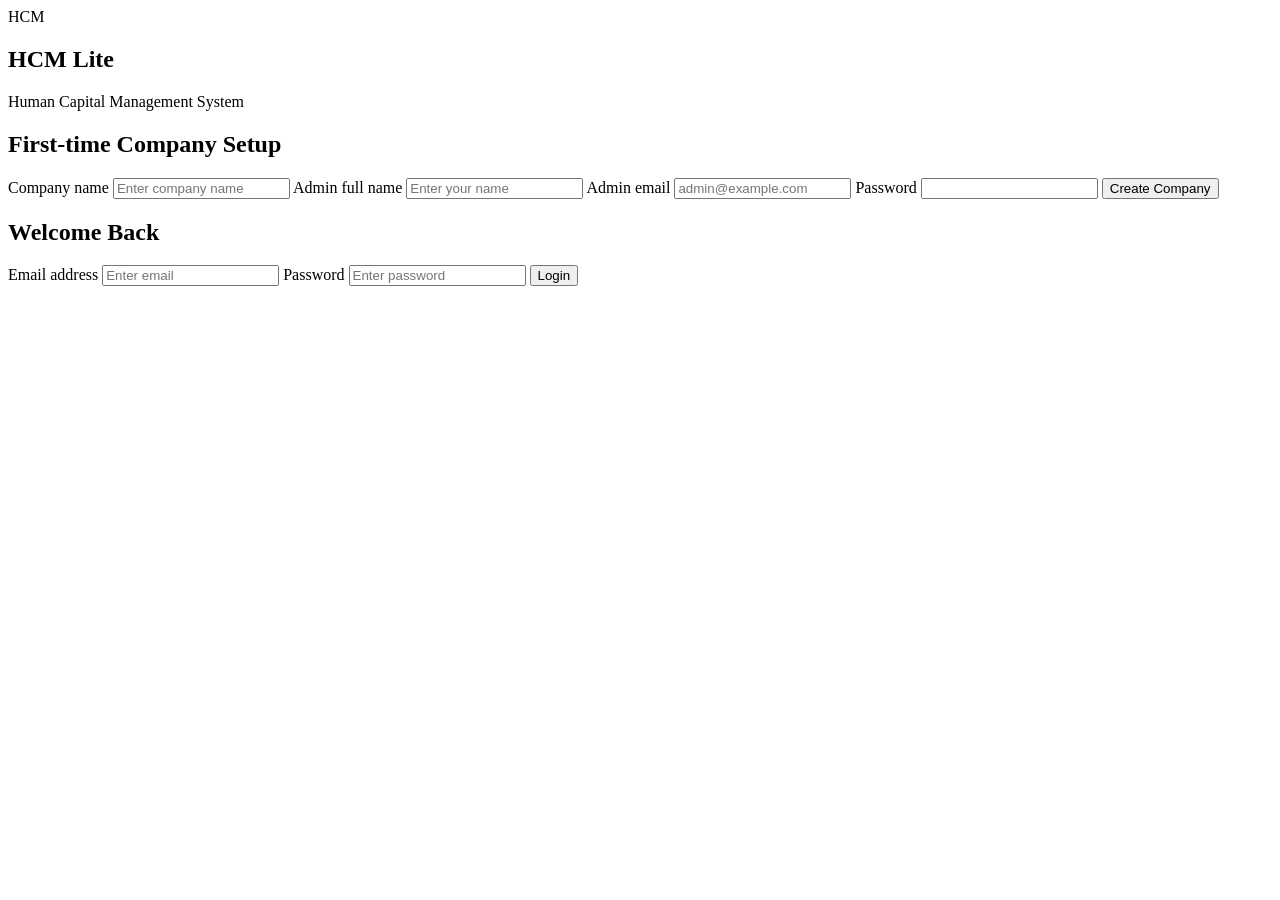
==== admin.html @ 9d6d2b4f "Add files via upload" ====
<!DOCTYPE html>
<html lang="en">
<head>
  <meta charset="UTF-8">
  <meta name="viewport" content="width=device-width, initial-scale=1.0">
  <title>Admin Dashboard | HCM Lite</title>
  <script>try{var s=JSON.parse(localStorage.getItem("hcm_session"));if(!s||s.role!=="admin")location.replace("index.html")}catch(e){location.replace("index.html")}</script>
  <link rel="stylesheet" href="css/style.css">
  <script src="js/storage.js" defer></script>
  <script src="js/nav.js" defer></script>
  <script src="js/dashboard.js" defer></script>
  <script src="js/password.js" defer></script>
</head>
<body>
<div id="nav"></div>
<main class="container">

  <h1 id="companyTitle">Admin Dashboard</h1>
  <p class="subtitle">Manage employees and attendance.</p>

  <section class="grid">
    <div class="stat"><span>Total employees</span><strong id="employeeCount">0</strong></div>
    <div class="stat s-in"><span>Checked in today</span><strong id="presentCount">0</strong></div>
    <div class="stat s-late"><span>Late today</span><strong id="lateCount">0</strong></div>
    <div class="stat s-leave"><span>On leave today</span><strong id="leaveCount">0</strong></div>
  </section>

  <section class="card">
    <h2 id="formTitle">Add Employee</h2>
    <form id="employeeForm">
      <div class="form-grid">
        <div><label for="empName">Full name</label>
          <input id="empName" required></div>
        <div><label for="empEmail">Email</label>
          <input id="empEmail" type="email" required></div>
        <div><label for="empPassword">Initial password</label>
          <input id="empPassword" type="password" minlength="6" required></div>
        <div><label for="empDepartment">Department</label>
          <input id="empDepartment" required></div>
        <div><label for="empSalary">Monthly salary (PKR)</label>
          <input id="empSalary" type="number" min="1" required></div>
        <div><label for="empPayMethod">Salary payment method</label>
          <select id="empPayMethod">
            <option value="bank">Bank account transfer</option>
            <option value="cheque">Cheque collection from company</option>
          </select></div>
      </div>
      <div id="bankFields" class="form-grid">
        <div><label for="empBank">Bank name</label>
          <input id="empBank" placeholder="e.g. HBL"></div>
        <div><label for="empAccount">Account number / IBAN</label>
          <input id="empAccount"></div>
      </div>
      <div class="row-actions">
        <button type="submit" id="empSubmit">Add Employee</button>
        <button type="button" id="cancelEdit" class="btn-ghost" hidden>Cancel edit</button>
      </div>
    </form>
    <p id="adminMessage" role="status"></p>
  </section>

  <section class="card">
    <h2>Employee Directory</h2>
    <label for="employeeSearch">Search employees</label>
    <input id="employeeSearch" placeholder="Search by name, email or department">
    <div id="employeeList"></div>
  </section>

  <section class="card">
    <h2>Smart Helper</h2>
    <form id="helperForm">
      <label for="helperQuestion">Ask a question</label>
      <input id="helperQuestion" required placeholder="How many employees do we have?">
      <button type="submit">Ask Helper</button>
    </form>
    <p id="helperAnswer" role="status"></p>
  </section>

  <section class="card">
    <h2>Change Password</h2>
    <form id="passwordForm" class="form-grid">
      <div><label for="curPass">Current password</label>
        <input id="curPass" type="password" required></div>
      <div><label for="newPass">New password</label>
        <input id="newPass" type="password" minlength="6" required></div>
      <div><label for="newPass2">Confirm new password</label>
        <input id="newPass2" type="password" minlength="6" required></div>
      <div style="grid-column:1/-1"><button type="submit">Update Password</button></div>
    </form>
    <p id="passwordMessage" role="status"></p>
  </section>
</main>
</body>
</html>
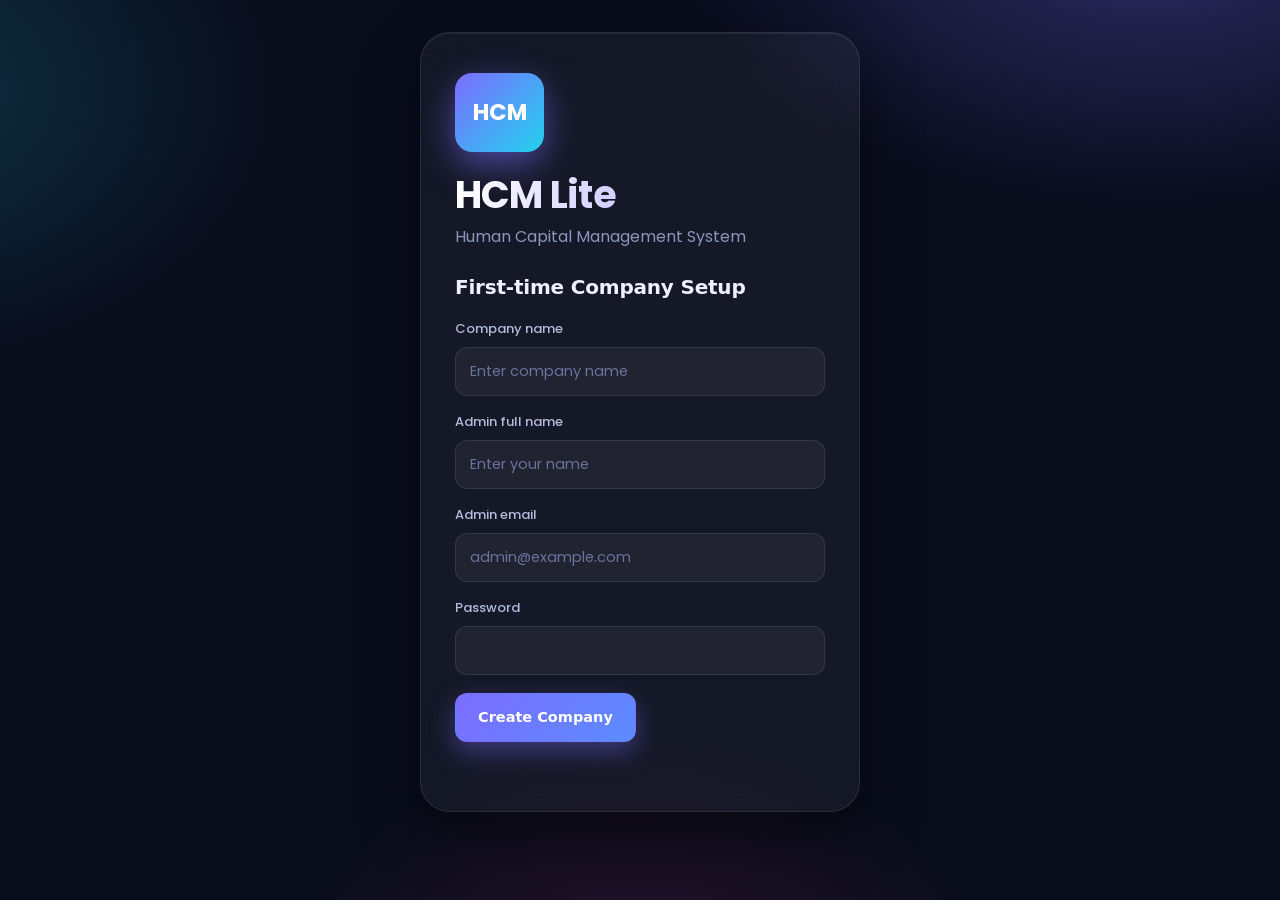
==== commit e70c614f: "Refactor paths for styles and scripts in admin.html Updated stylesheet and script paths in admin.htm" ====
--- a/admin.html
+++ b/admin.html
@@ -5,11 +5,11 @@
   <meta name="viewport" content="width=device-width, initial-scale=1.0">
   <title>Admin Dashboard | HCM Lite</title>
   <script>try{var s=JSON.parse(localStorage.getItem("hcm_session"));if(!s||s.role!=="admin")location.replace("index.html")}catch(e){location.replace("index.html")}</script>
-  <link rel="stylesheet" href="css/style.css">
-  <script src="js/storage.js" defer></script>
-  <script src="js/nav.js" defer></script>
-  <script src="js/dashboard.js" defer></script>
-  <script src="js/password.js" defer></script>
+  <link rel="stylesheet" href="style.css">
+  <script src="storage.js" defer></script>
+  <script src="nav.js" defer></script>
+  <script src="dashboard.js" defer></script>
+  <script src="password.js" defer></script>
 </head>
 <body>
 <div id="nav"></div>
--- a/style.css
+++ b/style.css
@@ -0,0 +1,775 @@
+/* HCM Lite — Midnight glass UI (Poppins) · all class names unchanged */
+@import url("https://fonts.googleapis.com/css2?family=Poppins:wght@400;500;600;700&display=swap");
+
+:root {
+  --bg: #090c1b;
+  --card: rgba(255, 255, 255, 0.05);
+  --card-solid: #131834;
+  --text: #eef0ff;
+  --muted: #8d95bd;
+  --line: rgba(255, 255, 255, 0.09);
+  --ink: #eef0ff;
+  --ink-hover: #ffffff;
+  --accent: #7c6cff;
+  --accent-2: #22d3ee;
+  --accent-soft: rgba(124, 108, 255, 0.16);
+  --in: rgba(52, 211, 153, 0.16);
+  --in-t: #6ee7b7;
+  --in-h: rgba(52, 211, 153, 0.28);
+  --out: rgba(251, 113, 133, 0.16);
+  --out-t: #fda4af;
+  --out-h: rgba(251, 113, 133, 0.28);
+  --leave: rgba(251, 191, 36, 0.16);
+  --leave-t: #fcd34d;
+  --leave-h: rgba(251, 191, 36, 0.28);
+  --late: rgba(250, 204, 21, 0.16);
+  --late-t: #fde047;
+  --radius: 22px;
+  --shadow-sm: 0 1px 0 rgba(255, 255, 255, 0.04) inset, 0 8px 24px rgba(0, 0, 0, 0.25);
+  --shadow-md: 0 1px 0 rgba(255, 255, 255, 0.06) inset, 0 24px 60px rgba(0, 0, 0, 0.45);
+}
+* {
+  margin: 0;
+  padding: 0;
+  box-sizing: border-box;
+}
+[hidden],
+.hidden {
+  display: none !important;
+}
+
+body {
+  font-family: "Poppins", system-ui, "Segoe UI", Arial, sans-serif;
+  background:
+    radial-gradient(800px 500px at 90% -10%, rgba(124, 108, 255, 0.35), transparent 60%),
+    radial-gradient(700px 480px at -10% 10%, rgba(34, 211, 238, 0.2), transparent 60%),
+    radial-gradient(600px 400px at 50% 110%, rgba(236, 72, 153, 0.14), transparent 60%),
+    var(--bg);
+  background-attachment: fixed;
+  color: var(--text);
+  line-height: 1.6;
+  min-height: 100vh;
+  color-scheme: dark;
+  -webkit-font-smoothing: antialiased;
+}
+input,
+select,
+textarea,
+button,
+table {
+  font-family: inherit;
+}
+.container {
+  width: 100%;
+  max-width: 1100px;
+  margin: 0 auto;
+  padding: 28px 18px 64px;
+}
+.container.center {
+  min-height: 100vh;
+  display: flex;
+  align-items: center;
+  justify-content: center;
+}
+
+h1 {
+  font-size: clamp(26px, 4.4vw, 38px);
+  font-weight: 700;
+  letter-spacing: -0.02em;
+  line-height: 1.2;
+  margin-bottom: 6px;
+  background: linear-gradient(90deg, #ffffff, #c4bcff 60%, #7be8fb);
+  -webkit-background-clip: text;
+  background-clip: text;
+  -webkit-text-fill-color: transparent;
+}
+h2 {
+  font-size: 20px;
+  font-weight: 600;
+  letter-spacing: -0.01em;
+  margin-bottom: 16px;
+}
+h3 {
+  font-size: 17px;
+  font-weight: 600;
+  margin-bottom: 6px;
+}
+.subtitle {
+  color: var(--muted);
+  margin-bottom: 22px;
+}
+
+.card,
+.auth-card {
+  background: var(--card);
+  backdrop-filter: blur(18px);
+  -webkit-backdrop-filter: blur(18px);
+  border: 1px solid var(--line);
+  border-radius: var(--radius);
+  padding: 26px;
+  width: 100%;
+  margin-bottom: 20px;
+  box-shadow: var(--shadow-sm);
+}
+.auth-card {
+  max-width: 440px;
+  padding: 40px 34px;
+  border-radius: 30px;
+  box-shadow: var(--shadow-md);
+}
+.logo {
+  width: 89px;
+  height: 79px;
+  background: linear-gradient(135deg, var(--accent), var(--accent-2));
+  color: #fff;
+  border-radius: 17px;
+  display: grid;
+  place-items: center;
+  font-weight: 700;
+  font-size: 23px;
+  margin-bottom: 20px;
+  box-shadow: 0 12px 34px rgba(124, 108, 255, 0.55);
+}
+
+/* Navigation */
+.nav {
+  background: rgba(9, 12, 27, 0.7);
+  backdrop-filter: blur(18px);
+  -webkit-backdrop-filter: blur(18px);
+  color: #fff;
+  position: sticky;
+  top: 0;
+  z-index: 20;
+  border-bottom: 1px solid var(--line);
+}
+.nav-inner {
+  max-width: 1100px;
+  margin: 0 auto;
+  padding: 12px 18px;
+  display: flex;
+  align-items: center;
+  gap: 14px;
+  flex-wrap: wrap;
+}
+.nav-brand {
+  font-weight: 700;
+  font-size: 18px;
+  letter-spacing: -0.01em;
+  flex: 1;
+}
+.nav-links {
+  display: flex;
+  gap: 4px;
+  align-items: center;
+  flex-wrap: wrap;
+}
+.nav a {
+  color: var(--muted);
+  text-decoration: none;
+  padding: 8px 15px;
+  border-radius: 999px;
+  font-size: 14px;
+  font-weight: 500;
+  transition: background 0.2s, color 0.2s;
+}
+.nav a:hover {
+  background: rgba(255, 255, 255, 0.07);
+  color: #fff;
+}
+.nav a.active {
+  background: linear-gradient(135deg, var(--accent), #5b8cff);
+  color: #fff;
+  box-shadow: 0 8px 22px rgba(124, 108, 255, 0.5);
+}
+.nav button {
+  margin: 0 0 0 6px;
+  padding: 8px 16px;
+  background: rgba(255, 255, 255, 0.08);
+  border: 1px solid var(--line);
+  color: #fff;
+  font-size: 14px;
+  border-radius: 999px;
+  box-shadow: none;
+}
+.nav button:hover {
+  background: rgba(255, 255, 255, 0.16);
+  box-shadow: none;
+}
+#navToggle {
+  display: none;
+  background: transparent;
+  color: #fff;
+  border: 1px solid rgba(255, 255, 255, 0.25);
+}
+
+/* Forms */
+label {
+  display: block;
+  font-size: 13px;
+  font-weight: 500;
+  color: #b5bbdc;
+  margin: 16px 0 7px;
+}
+input,
+select,
+textarea {
+  width: 100%;
+  padding: 12px 14px;
+  border: 1.5px solid var(--line);
+  border-radius: 12px;
+  font: inherit;
+  font-size: 14.5px;
+  background: rgba(255, 255, 255, 0.05);
+  color: var(--text);
+  outline: none;
+  transition: border-color 0.2s, box-shadow 0.2s, background 0.2s;
+}
+select option {
+  background: var(--card-solid);
+  color: var(--text);
+}
+input::placeholder,
+textarea::placeholder {
+  color: #6b739c;
+}
+input:focus,
+select:focus,
+textarea:focus {
+  border-color: var(--accent);
+  background: rgba(124, 108, 255, 0.08);
+  box-shadow: 0 0 0 4px rgba(124, 108, 255, 0.2);
+}
+textarea {
+  min-height: 96px;
+  resize: vertical;
+}
+input[type="checkbox"] {
+  width: auto;
+  margin-right: 6px;
+  accent-color: var(--accent);
+}
+.form-grid {
+  display: grid;
+  gap: 0 18px;
+  grid-template-columns: repeat(auto-fit, minmax(220px, 1fr));
+}
+.checks {
+  display: flex;
+  flex-wrap: wrap;
+  gap: 8px 18px;
+  margin-top: 4px;
+}
+.checks label {
+  font-weight: 500;
+  color: var(--text);
+  margin: 0;
+}
+
+/* Buttons */
+button {
+  margin-top: 18px;
+  padding: 12px 22px;
+  border: 1px solid transparent;
+  border-radius: 12px;
+  background: linear-gradient(135deg, var(--accent), #5b8cff);
+  color: #fff;
+  font: inherit;
+  font-size: 14.5px;
+  font-weight: 600;
+  cursor: pointer;
+  box-shadow: 0 10px 26px rgba(124, 108, 255, 0.4);
+  transition: transform 0.15s, box-shadow 0.15s, filter 0.2s, background 0.2s;
+}
+button:hover {
+  filter: brightness(1.1);
+  box-shadow: 0 12px 32px rgba(124, 108, 255, 0.55);
+}
+button:active {
+  transform: translateY(1px) scale(0.99);
+}
+button:focus-visible,
+.nav a:focus-visible {
+  outline: 3px solid rgba(34, 211, 238, 0.6);
+  outline-offset: 2px;
+}
+button:disabled {
+  opacity: 0.4;
+  cursor: not-allowed;
+  box-shadow: none;
+  transform: none;
+  filter: none;
+}
+.btn-ghost {
+  background: rgba(255, 255, 255, 0.06);
+  color: var(--ink);
+  border-color: var(--line);
+  box-shadow: none;
+}
+.btn-ghost:hover {
+  background: rgba(255, 255, 255, 0.12);
+  box-shadow: none;
+  filter: none;
+}
+.btn-in,
+#checkInBtn {
+  background: var(--in);
+  color: var(--in-t);
+  border-color: rgba(52, 211, 153, 0.35);
+  box-shadow: 0 10px 28px rgba(52, 211, 153, 0.14);
+}
+.btn-in:hover:not(:disabled),
+#checkInBtn:hover:not(:disabled) {
+  background: var(--in-h);
+  box-shadow: 0 12px 34px rgba(52, 211, 153, 0.3);
+  filter: none;
+}
+.btn-out,
+#checkOutBtn {
+  background: var(--out);
+  color: var(--out-t);
+  border-color: rgba(251, 113, 133, 0.35);
+  box-shadow: 0 10px 28px rgba(251, 113, 133, 0.14);
+}
+.btn-out:hover:not(:disabled),
+#checkOutBtn:hover:not(:disabled) {
+  background: var(--out-h);
+  box-shadow: 0 12px 34px rgba(251, 113, 133, 0.3);
+  filter: none;
+}
+.btn-leave,
+#leaveForm button {
+  background: var(--leave);
+  color: var(--leave-t);
+  border-color: rgba(251, 191, 36, 0.35);
+  box-shadow: 0 10px 28px rgba(251, 191, 36, 0.12);
+}
+.btn-leave:hover,
+#leaveForm button:hover {
+  background: var(--leave-h);
+  box-shadow: 0 12px 34px rgba(251, 191, 36, 0.28);
+  filter: none;
+}
+.attendance-actions {
+  display: flex;
+  gap: 14px;
+}
+.attendance-actions button {
+  flex: 1;
+  padding: 22px;
+  font-size: 18px;
+  border-radius: 20px;
+}
+.row-actions {
+  display: flex;
+  gap: 8px;
+  flex-wrap: wrap;
+}
+.row-actions button {
+  margin-top: 12px;
+  padding: 8px 16px;
+  font-size: 13.5px;
+  border-radius: 10px;
+}
+
+p[role="status"] {
+  min-height: 1.2em;
+  margin-top: 12px;
+  font-size: 14px;
+  color: var(--muted);
+}
+#message.error {
+  color: #fb7185;
+}
+#message.success {
+  color: #34d399;
+}
+
+/* Stats */
+.grid {
+  display: grid;
+  gap: 14px;
+  grid-template-columns: repeat(auto-fit, minmax(160px, 1fr));
+  margin-bottom: 20px;
+}
+.stat {
+  background: var(--card);
+  backdrop-filter: blur(18px);
+  -webkit-backdrop-filter: blur(18px);
+  border: 1px solid var(--line);
+  border-radius: var(--radius);
+  padding: 20px;
+  box-shadow: var(--shadow-sm);
+}
+.stat span {
+  display: block;
+  font-size: 13px;
+  font-weight: 500;
+  color: var(--muted);
+}
+.stat strong {
+  font-size: 34px;
+  font-weight: 700;
+  letter-spacing: -0.02em;
+  line-height: 1.3;
+}
+.stat.s-in {
+  background: linear-gradient(145deg, rgba(52, 211, 153, 0.22), rgba(52, 211, 153, 0.05));
+  color: var(--in-t);
+  border-color: rgba(52, 211, 153, 0.3);
+}
+.stat.s-in span {
+  color: var(--in-t);
+}
+.stat.s-late {
+  background: linear-gradient(145deg, rgba(250, 204, 21, 0.22), rgba(250, 204, 21, 0.05));
+  color: var(--late-t);
+  border-color: rgba(250, 204, 21, 0.3);
+}
+.stat.s-late span {
+  color: var(--late-t);
+}
+.stat.s-leave {
+  background: linear-gradient(145deg, rgba(251, 146, 60, 0.24), rgba(251, 146, 60, 0.05));
+  color: var(--leave-t);
+  border-color: rgba(251, 146, 60, 0.3);
+}
+.stat.s-leave span {
+  color: var(--leave-t);
+}
+
+/* Lists / rows */
+.emp-card,
+#leaveList section {
+  border: 1px solid var(--line);
+  border-radius: 18px;
+  padding: 18px;
+  margin-top: 14px;
+  background: rgba(255, 255, 255, 0.03);
+  transition: border-color 0.2s, background 0.2s;
+}
+.emp-card:hover,
+#leaveList section:hover {
+  background: rgba(124, 108, 255, 0.08);
+  border-color: rgba(124, 108, 255, 0.4);
+}
+.rec {
+  padding: 12px 16px;
+  margin: 10px 0;
+  border: 1px solid var(--line);
+  border-left: 5px solid #5b6290;
+  border-radius: 12px;
+  overflow-wrap: anywhere;
+  background: rgba(255, 255, 255, 0.04);
+}
+.rec.present {
+  border-left-color: #34d399;
+  background: rgba(52, 211, 153, 0.09);
+}
+.rec.late {
+  border-left-color: #facc15;
+  background: rgba(250, 204, 21, 0.09);
+}
+.rec.half {
+  border-left-color: #8d95bd;
+  background: rgba(141, 149, 189, 0.1);
+}
+.rec.leave {
+  border-left-color: #fb923c;
+  background: rgba(251, 146, 60, 0.1);
+}
+
+/* Tables */
+.table-wrap {
+  overflow-x: auto;
+  margin-top: 12px;
+  border: 1px solid var(--line);
+  border-radius: 16px;
+  background: rgba(255, 255, 255, 0.02);
+}
+table {
+  width: 100%;
+  border-collapse: collapse;
+  font-size: 14px;
+}
+th,
+td {
+  padding: 13px 14px;
+  border-bottom: 1px solid var(--line);
+  text-align: left;
+  white-space: nowrap;
+}
+tbody tr:hover td {
+  background: rgba(124, 108, 255, 0.08);
+}
+tbody tr:last-child td {
+  border-bottom: none;
+}
+th {
+  background: rgba(255, 255, 255, 0.05);
+  font-size: 12.5px;
+  font-weight: 600;
+  color: var(--muted);
+}
+tfoot td {
+  font-weight: 700;
+  background: rgba(255, 255, 255, 0.05);
+}
+.tag {
+  display: inline-block;
+  padding: 3px 12px;
+  border-radius: 999px;
+  font-size: 12px;
+  font-weight: 600;
+  background: rgba(255, 255, 255, 0.1);
+  color: #c9cdea;
+}
+.tag-present {
+  background: var(--in);
+  color: var(--in-t);
+}
+.tag-late {
+  background: var(--late);
+  color: var(--late-t);
+}
+.tag-incomplete,
+.tag-absent {
+  background: var(--out);
+  color: var(--out-t);
+}
+.tag-leave {
+  background: var(--leave);
+  color: var(--leave-t);
+}
+.tag-paid {
+  background: var(--in);
+  color: var(--in-t);
+}
+.tag-pending {
+  background: var(--leave);
+  color: var(--leave-t);
+}
+.toolbar {
+  display: flex;
+  gap: 14px;
+  align-items: flex-end;
+  flex-wrap: wrap;
+}
+.toolbar > div {
+  flex: 1;
+  min-width: 180px;
+}
+.toolbar button {
+  margin-top: 0;
+}
+
+/* Salary slip */
+.slip {
+  background: linear-gradient(160deg, #181e45, #10142e);
+  color: var(--text);
+  border: 1px solid rgba(124, 108, 255, 0.35);
+  border-top: 6px solid var(--accent);
+  border-radius: 22px;
+  padding: 30px;
+  margin-top: 18px;
+  box-shadow: var(--shadow-md);
+}
+.slip-head {
+  display: flex;
+  justify-content: space-between;
+  gap: 12px;
+  flex-wrap: wrap;
+  border-bottom: 1px dashed rgba(255, 255, 255, 0.2);
+  padding-bottom: 16px;
+  margin-bottom: 18px;
+}
+.slip-head h3 {
+  font-size: 22px;
+  font-weight: 700;
+  margin: 0;
+}
+.slip-title {
+  text-align: right;
+}
+.slip-title strong {
+  display: block;
+  letter-spacing: 2px;
+  color: var(--accent-2);
+}
+.slip-info {
+  display: grid;
+  gap: 12px 18px;
+  grid-template-columns: repeat(auto-fit, minmax(200px, 1fr));
+  margin-bottom: 20px;
+  padding: 16px;
+  background: rgba(255, 255, 255, 0.05);
+  border-radius: 14px;
+}
+.slip-info div span {
+  display: block;
+  font-size: 11.5px;
+  font-weight: 500;
+  color: var(--muted);
+  text-transform: uppercase;
+  letter-spacing: 0.04em;
+}
+.slip-cols {
+  display: grid;
+  gap: 18px;
+  grid-template-columns: repeat(auto-fit, minmax(260px, 1fr));
+}
+.slip-cols h4 {
+  background: var(--accent-soft);
+  color: #c4bcff;
+  padding: 8px 12px;
+  border-radius: 10px;
+  margin-bottom: 4px;
+  font-size: 14px;
+  font-weight: 600;
+}
+.slip td {
+  white-space: normal;
+}
+.slip td:last-child {
+  text-align: right;
+  font-weight: 500;
+}
+.slip-chips {
+  display: flex;
+  flex-wrap: wrap;
+  gap: 8px;
+  margin: 18px 0;
+}
+.slip-net {
+  background: linear-gradient(135deg, var(--accent), #5b8cff 60%, var(--accent-2));
+  color: #fff;
+  border-radius: 18px;
+  padding: 20px 22px;
+  display: flex;
+  justify-content: space-between;
+  align-items: center;
+  gap: 10px;
+  flex-wrap: wrap;
+  font-size: 17px;
+  box-shadow: 0 16px 40px rgba(124, 108, 255, 0.45);
+}
+.slip-net strong {
+  font-size: 28px;
+  font-weight: 700;
+  letter-spacing: -0.01em;
+}
+.slip-pay {
+  border: 1.5px dashed rgba(255, 255, 255, 0.22);
+  border-radius: 14px;
+  padding: 16px;
+  margin-top: 18px;
+}
+.slip-sign {
+  display: grid;
+  grid-template-columns: 1fr 1fr;
+  gap: 40px;
+  margin-top: 48px;
+}
+.slip-sign div {
+  border-top: 1.5px solid rgba(255, 255, 255, 0.5);
+  padding-top: 8px;
+  font-size: 13px;
+  color: var(--muted);
+  text-align: center;
+}
+.slip-note {
+  color: var(--muted);
+  font-size: 13px;
+  margin-top: 14px;
+}
+
+/* Responsive */
+@media (max-width: 720px) {
+  #navToggle {
+    display: block;
+    margin: 0;
+    box-shadow: none;
+  }
+  .nav-links {
+    display: none;
+    width: 100%;
+    flex-direction: column;
+    align-items: stretch;
+    padding-bottom: 6px;
+  }
+  .nav-links.open {
+    display: flex;
+  }
+  .nav a {
+    border-radius: 12px;
+  }
+  .nav-links button {
+    width: 100%;
+    margin: 4px 0 0;
+    border-radius: 12px;
+  }
+  .card,
+  .auth-card {
+    padding: 20px;
+  }
+  .attendance-actions {
+    flex-direction: column;
+  }
+  .toolbar button,
+  .row-actions button {
+    width: 100%;
+  }
+  .slip {
+    padding: 18px;
+  }
+  .slip-title {
+    text-align: left;
+  }
+  .slip-sign {
+    gap: 16px;
+  }
+}
+
+@media (prefers-reduced-motion: reduce) {
+  * {
+    transition: none !important;
+  }
+}
+
+/* Print only the slip (white paper-friendly) */
+@media print {
+  body * {
+    visibility: hidden;
+  }
+  body {
+    background: #fff;
+  }
+  .slip,
+  .slip * {
+    visibility: visible;
+    color: #000 !important;
+  }
+  .slip {
+    position: absolute;
+    left: 0;
+    top: 0;
+    width: 100%;
+    background: #fff;
+    border: 2px solid #000;
+    box-shadow: none;
+  }
+  .slip-info {
+    background: #fff;
+  }
+  .slip-net {
+    background: #fff;
+    border: 2px solid #000;
+    box-shadow: none;
+  }
+  .slip-cols h4 {
+    background: #fff;
+    border-bottom: 1px solid #000;
+  }
+  .slip-sign div {
+    border-top-color: #000;
+  }
+}
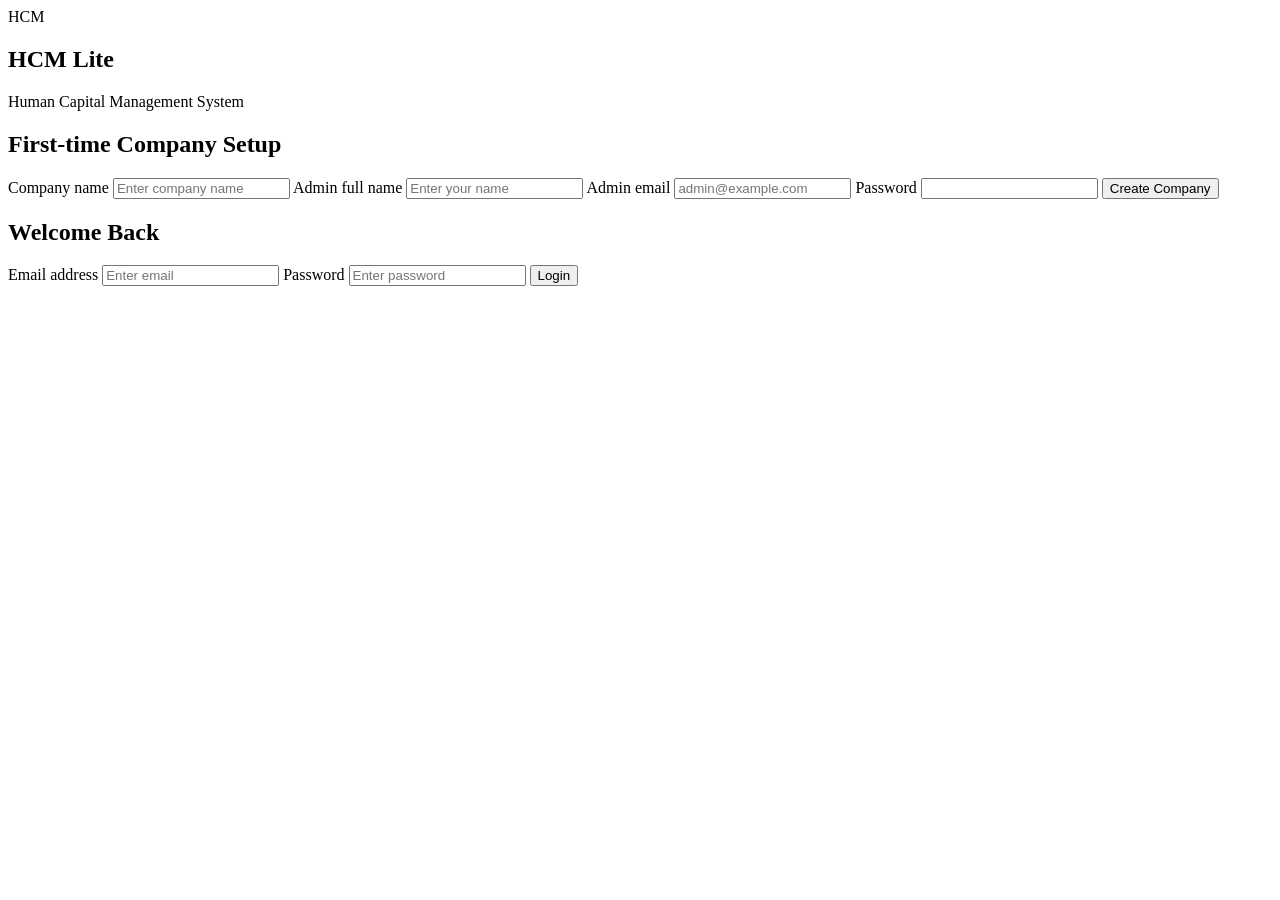
==== commit f54195b9: "Update admin.html" ====
--- a/admin.html
+++ b/admin.html
@@ -1,94 +1,54 @@
+
 <!DOCTYPE html>
 <html lang="en">
 <head>
   <meta charset="UTF-8">
   <meta name="viewport" content="width=device-width, initial-scale=1.0">
-  <title>Admin Dashboard | HCM Lite</title>
-  <script>try{var s=JSON.parse(localStorage.getItem("hcm_session"));if(!s||s.role!=="admin")location.replace("index.html")}catch(e){location.replace("index.html")}</script>
-  <link rel="stylesheet" href="style.css">
-  <script src="storage.js" defer></script>
-  <script src="nav.js" defer></script>
-  <script src="dashboard.js" defer></script>
-  <script src="password.js" defer></script>
+  <title>HCM Lite | HR Management</title>
+  <link rel="stylesheet" href="css/style.css">
 </head>
 <body>
-<div id="nav"></div>
-<main class="container">
+  <main class="container center">
+    <section class="auth-card">
+      <div class="logo">HCM</div>
+      <h1>HCM Lite</h1>
+      <p class="subtitle">Human Capital Management System</p>
 
-  <h1 id="companyTitle">Admin Dashboard</h1>
-  <p class="subtitle">Manage employees and attendance.</p>
+      <form id="setupForm" class="hidden">
+        <h2>First-time Company Setup</h2>
 
-  <section class="grid">
-    <div class="stat"><span>Total employees</span><strong id="employeeCount">0</strong></div>
-    <div class="stat s-in"><span>Checked in today</span><strong id="presentCount">0</strong></div>
-    <div class="stat s-late"><span>Late today</span><strong id="lateCount">0</strong></div>
-    <div class="stat s-leave"><span>On leave today</span><strong id="leaveCount">0</strong></div>
-  </section>
+        <label for="companyName">Company name</label>
+        <input id="companyName" required placeholder="Enter company name">
 
-  <section class="card">
-    <h2 id="formTitle">Add Employee</h2>
-    <form id="employeeForm">
-      <div class="form-grid">
-        <div><label for="empName">Full name</label>
-          <input id="empName" required></div>
-        <div><label for="empEmail">Email</label>
-          <input id="empEmail" type="email" required></div>
-        <div><label for="empPassword">Initial password</label>
-          <input id="empPassword" type="password" minlength="6" required></div>
-        <div><label for="empDepartment">Department</label>
-          <input id="empDepartment" required></div>
-        <div><label for="empSalary">Monthly salary (PKR)</label>
-          <input id="empSalary" type="number" min="1" required></div>
-        <div><label for="empPayMethod">Salary payment method</label>
-          <select id="empPayMethod">
-            <option value="bank">Bank account transfer</option>
-            <option value="cheque">Cheque collection from company</option>
-          </select></div>
-      </div>
-      <div id="bankFields" class="form-grid">
-        <div><label for="empBank">Bank name</label>
-          <input id="empBank" placeholder="e.g. HBL"></div>
-        <div><label for="empAccount">Account number / IBAN</label>
-          <input id="empAccount"></div>
-      </div>
-      <div class="row-actions">
-        <button type="submit" id="empSubmit">Add Employee</button>
-        <button type="button" id="cancelEdit" class="btn-ghost" hidden>Cancel edit</button>
-      </div>
-    </form>
-    <p id="adminMessage" role="status"></p>
-  </section>
+        <label for="adminName">Admin full name</label>
+        <input id="adminName" required placeholder="Enter your name">
 
-  <section class="card">
-    <h2>Employee Directory</h2>
-    <label for="employeeSearch">Search employees</label>
-    <input id="employeeSearch" placeholder="Search by name, email or department">
-    <div id="employeeList"></div>
-  </section>
+        <label for="adminEmail">Admin email</label>
+        <input id="adminEmail" type="email" required placeholder="admin@example.com">
 
-  <section class="card">
-    <h2>Smart Helper</h2>
-    <form id="helperForm">
-      <label for="helperQuestion">Ask a question</label>
-      <input id="helperQuestion" required placeholder="How many employees do we have?">
-      <button type="submit">Ask Helper</button>
-    </form>
-    <p id="helperAnswer" role="status"></p>
-  </section>
+        <label for="adminPassword">Password</label>
+        <input id="adminPassword" type="password" minlength="6" required>
 
-  <section class="card">
-    <h2>Change Password</h2>
-    <form id="passwordForm" class="form-grid">
-      <div><label for="curPass">Current password</label>
-        <input id="curPass" type="password" required></div>
-      <div><label for="newPass">New password</label>
-        <input id="newPass" type="password" minlength="6" required></div>
-      <div><label for="newPass2">Confirm new password</label>
-        <input id="newPass2" type="password" minlength="6" required></div>
-      <div style="grid-column:1/-1"><button type="submit">Update Password</button></div>
-    </form>
-    <p id="passwordMessage" role="status"></p>
-  </section>
-</main>
+        <button type="submit">Create Company</button>
+      </form>
+
+      <form id="loginForm" class="hidden">
+        <h2>Welcome Back</h2>
+
+        <label for="email">Email address</label>
+        <input id="email" type="email" required placeholder="Enter email">
+
+        <label for="password">Password</label>
+        <input id="password" type="password" required placeholder="Enter password">
+
+        <button type="submit">Login</button>
+      </form>
+
+      <p id="message" role="status"></p>
+    </section>
+  </main>
+
+  <script src="js/storage.js"></script>
+  <script src="js/app.js"></script>
 </body>
 </html>
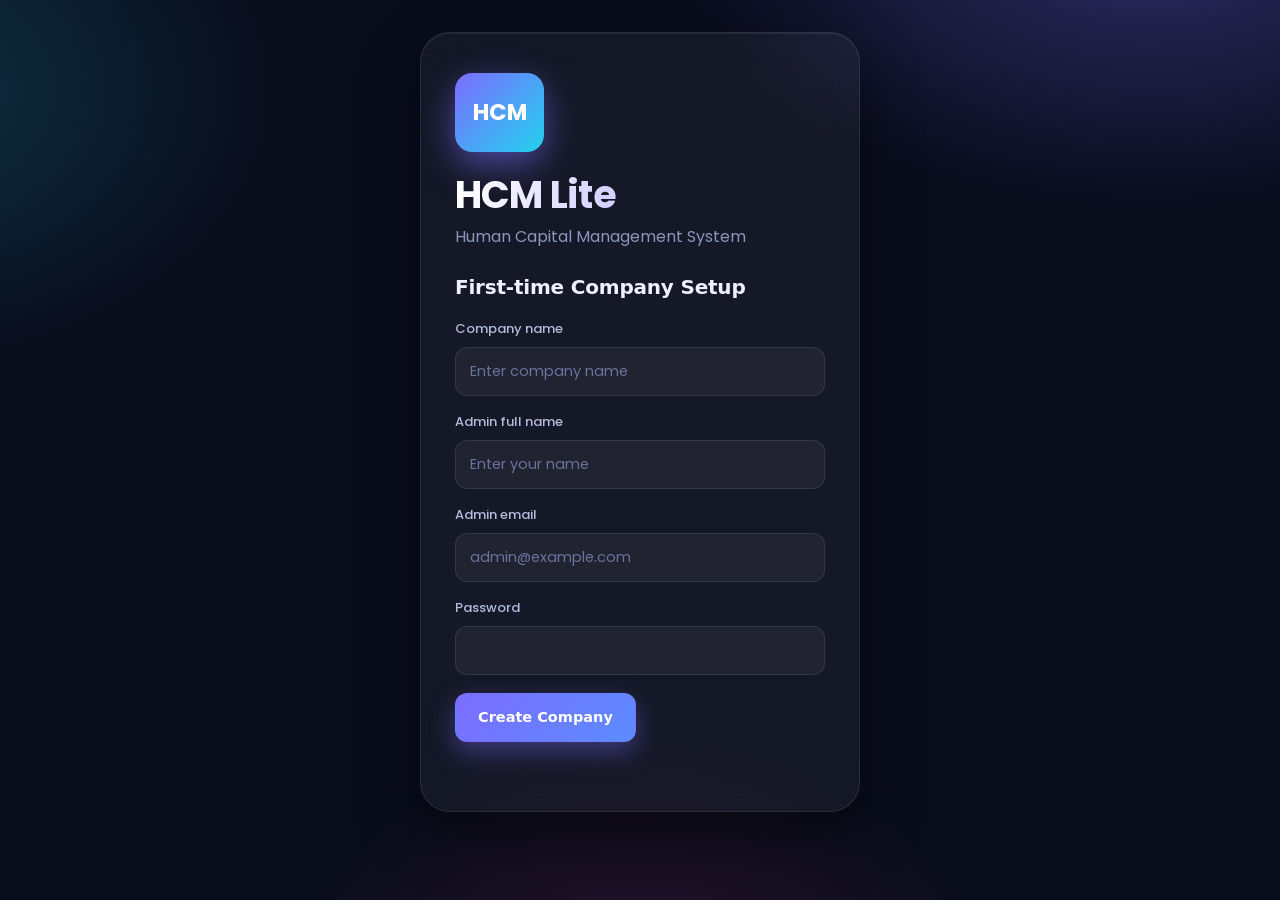
==== commit 9e318b37: "Update admin.html" ====
--- a/admin.html
+++ b/admin.html
@@ -1,54 +1,94 @@
-
 <!DOCTYPE html>
 <html lang="en">
 <head>
   <meta charset="UTF-8">
   <meta name="viewport" content="width=device-width, initial-scale=1.0">
-  <title>HCM Lite | HR Management</title>
+  <title>Admin Dashboard | HCM Lite</title>
+  <script>try{var s=JSON.parse(localStorage.getItem("hcm_session"));if(!s||s.role!=="admin")location.replace("index.html")}catch(e){location.replace("index.html")}</script>
   <link rel="stylesheet" href="css/style.css">
+  <script src="js/storage.js" defer></script>
+  <script src="js/nav.js" defer></script>
+  <script src="js/dashboard.js" defer></script>
+  <script src="js/password.js" defer></script>
 </head>
 <body>
-  <main class="container center">
-    <section class="auth-card">
-      <div class="logo">HCM</div>
-      <h1>HCM Lite</h1>
-      <p class="subtitle">Human Capital Management System</p>
+<div id="nav"></div>
+<main class="container">
 
-      <form id="setupForm" class="hidden">
-        <h2>First-time Company Setup</h2>
+  <h1 id="companyTitle">Admin Dashboard</h1>
+  <p class="subtitle">Manage employees and attendance.</p>
 
-        <label for="companyName">Company name</label>
-        <input id="companyName" required placeholder="Enter company name">
+  <section class="grid">
+    <div class="stat"><span>Total employees</span><strong id="employeeCount">0</strong></div>
+    <div class="stat s-in"><span>Checked in today</span><strong id="presentCount">0</strong></div>
+    <div class="stat s-late"><span>Late today</span><strong id="lateCount">0</strong></div>
+    <div class="stat s-leave"><span>On leave today</span><strong id="leaveCount">0</strong></div>
+  </section>
 
-        <label for="adminName">Admin full name</label>
-        <input id="adminName" required placeholder="Enter your name">
+  <section class="card">
+    <h2 id="formTitle">Add Employee</h2>
+    <form id="employeeForm">
+      <div class="form-grid">
+        <div><label for="empName">Full name</label>
+          <input id="empName" required></div>
+        <div><label for="empEmail">Email</label>
+          <input id="empEmail" type="email" required></div>
+        <div><label for="empPassword">Initial password</label>
+          <input id="empPassword" type="password" minlength="6" required></div>
+        <div><label for="empDepartment">Department</label>
+          <input id="empDepartment" required></div>
+        <div><label for="empSalary">Monthly salary (PKR)</label>
+          <input id="empSalary" type="number" min="1" required></div>
+        <div><label for="empPayMethod">Salary payment method</label>
+          <select id="empPayMethod">
+            <option value="bank">Bank account transfer</option>
+            <option value="cheque">Cheque collection from company</option>
+          </select></div>
+      </div>
+      <div id="bankFields" class="form-grid">
+        <div><label for="empBank">Bank name</label>
+          <input id="empBank" placeholder="e.g. HBL"></div>
+        <div><label for="empAccount">Account number / IBAN</label>
+          <input id="empAccount"></div>
+      </div>
+      <div class="row-actions">
+        <button type="submit" id="empSubmit">Add Employee</button>
+        <button type="button" id="cancelEdit" class="btn-ghost" hidden>Cancel edit</button>
+      </div>
+    </form>
+    <p id="adminMessage" role="status"></p>
+  </section>
 
-        <label for="adminEmail">Admin email</label>
-        <input id="adminEmail" type="email" required placeholder="admin@example.com">
+  <section class="card">
+    <h2>Employee Directory</h2>
+    <label for="employeeSearch">Search employees</label>
+    <input id="employeeSearch" placeholder="Search by name, email or department">
+    <div id="employeeList"></div>
+  </section>
 
-        <label for="adminPassword">Password</label>
-        <input id="adminPassword" type="password" minlength="6" required>
+  <section class="card">
+    <h2>Smart Helper</h2>
+    <form id="helperForm">
+      <label for="helperQuestion">Ask a question</label>
+      <input id="helperQuestion" required placeholder="How many employees do we have?">
+      <button type="submit">Ask Helper</button>
+    </form>
+    <p id="helperAnswer" role="status"></p>
+  </section>
 
-        <button type="submit">Create Company</button>
-      </form>
-
-      <form id="loginForm" class="hidden">
-        <h2>Welcome Back</h2>
-
-        <label for="email">Email address</label>
-        <input id="email" type="email" required placeholder="Enter email">
-
-        <label for="password">Password</label>
-        <input id="password" type="password" required placeholder="Enter password">
-
-        <button type="submit">Login</button>
-      </form>
-
-      <p id="message" role="status"></p>
-    </section>
-  </main>
-
-  <script src="js/storage.js"></script>
-  <script src="js/app.js"></script>
+  <section class="card">
+    <h2>Change Password</h2>
+    <form id="passwordForm" class="form-grid">
+      <div><label for="curPass">Current password</label>
+        <input id="curPass" type="password" required></div>
+      <div><label for="newPass">New password</label>
+        <input id="newPass" type="password" minlength="6" required></div>
+      <div><label for="newPass2">Confirm new password</label>
+        <input id="newPass2" type="password" minlength="6" required></div>
+      <div style="grid-column:1/-1"><button type="submit">Update Password</button></div>
+    </form>
+    <p id="passwordMessage" role="status"></p>
+  </section>
+</main>
 </body>
 </html>
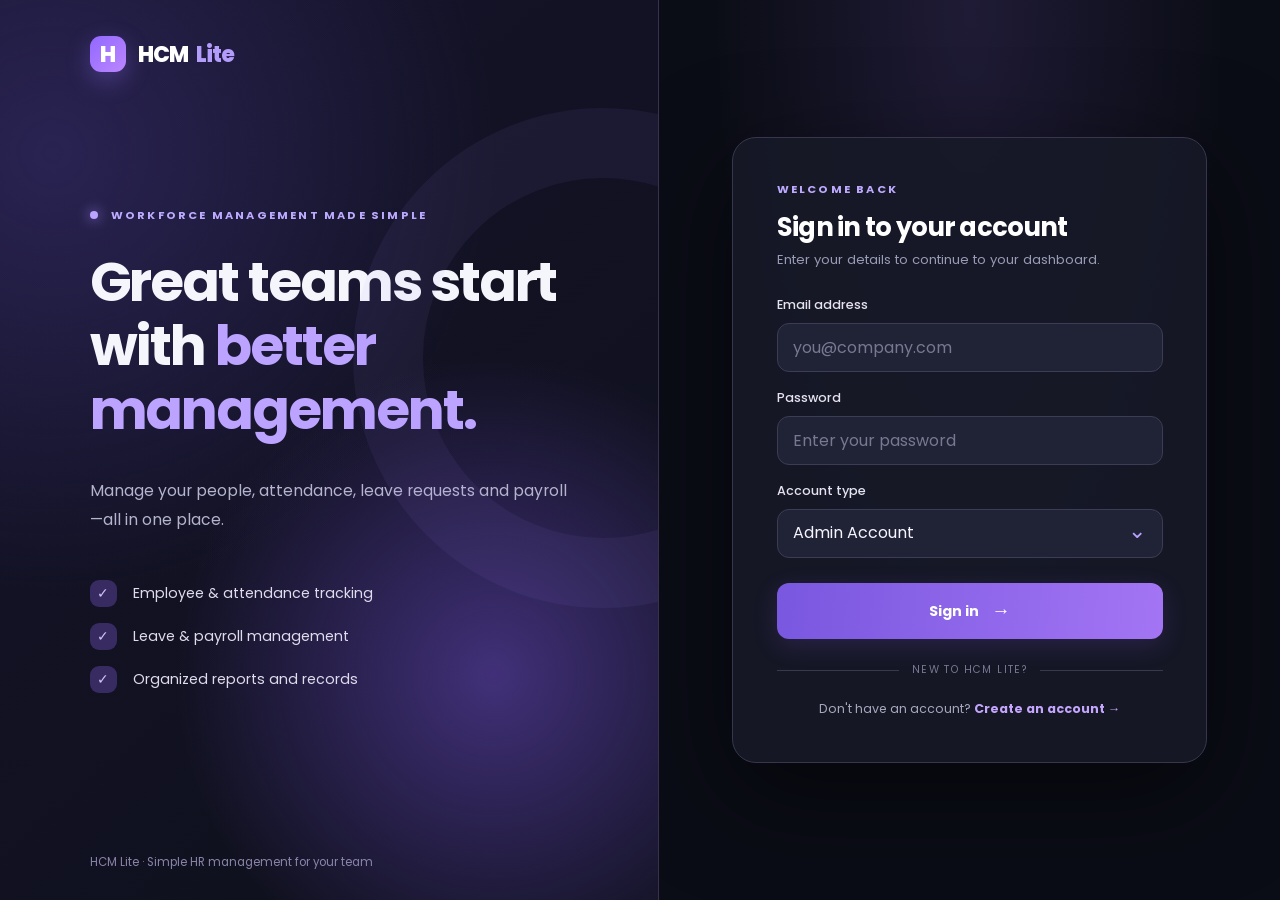
==== commit c08f46de: "Refactor admin.html structure and improve formatting" ====
--- a/admin.html
+++ b/admin.html
@@ -1,94 +1,142 @@
-<!DOCTYPE html>
+<!doctype html>
 <html lang="en">
-<head>
-  <meta charset="UTF-8">
-  <meta name="viewport" content="width=device-width, initial-scale=1.0">
-  <title>Admin Dashboard | HCM Lite</title>
-  <script>try{var s=JSON.parse(localStorage.getItem("hcm_session"));if(!s||s.role!=="admin")location.replace("index.html")}catch(e){location.replace("index.html")}</script>
-  <link rel="stylesheet" href="css/style.css">
-  <script src="js/storage.js" defer></script>
-  <script src="js/nav.js" defer></script>
-  <script src="js/dashboard.js" defer></script>
-  <script src="js/password.js" defer></script>
-</head>
-<body>
-<div id="nav"></div>
-<main class="container">
+  <head>
+    <meta charset="UTF-8" />
+    <meta name="viewport" content="width=device-width, initial-scale=1.0" />
+    <title>Admin Dashboard | HCM Lite</title>
+    <script>
+      try {
+        var s = JSON.parse(localStorage.getItem("hcm_session"));
+        if (!s || s.role !== "admin") location.replace("index.html");
+      } catch (e) {
+        location.replace("index.html");
+      }
+    </script>
+    <link rel="stylesheet" href="style.css" />
+    <link rel="preconnect" href="https://fonts.googleapis.com" /><link rel="preconnect" href="https://fonts.gstatic.com" crossorigin />
+    <script src="storage.js" defer></script>
+    <script src="nav.js" defer></script>
+    <script src="dashboard.js" defer></script>
+    <script src="password.js" defer></script>
+  </head>
+  <body>
+    <div id="nav"></div>
+    <main class="container">
+      <h1 id="companyTitle">Admin Dashboard</h1>
+      <p class="subtitle">Manage employees and attendance.</p>
 
-  <h1 id="companyTitle">Admin Dashboard</h1>
-  <p class="subtitle">Manage employees and attendance.</p>
+      <section class="grid">
+        <div class="stat">
+          <span>Total employees</span><strong id="employeeCount">0</strong>
+        </div>
+        <div class="stat s-in">
+          <span>Checked in today</span><strong id="presentCount">0</strong>
+        </div>
+        <div class="stat s-late">
+          <span>Late today</span><strong id="lateCount">0</strong>
+        </div>
+        <div class="stat s-leave">
+          <span>On leave today</span><strong id="leaveCount">0</strong>
+        </div>
+      </section>
 
-  <section class="grid">
-    <div class="stat"><span>Total employees</span><strong id="employeeCount">0</strong></div>
-    <div class="stat s-in"><span>Checked in today</span><strong id="presentCount">0</strong></div>
-    <div class="stat s-late"><span>Late today</span><strong id="lateCount">0</strong></div>
-    <div class="stat s-leave"><span>On leave today</span><strong id="leaveCount">0</strong></div>
-  </section>
+      <section class="card">
+        <h2 id="formTitle">Add Employee</h2>
+        <form id="employeeForm">
+          <div class="form-grid">
+            <div>
+              <label for="empName">Full name</label>
+              <input id="empName" required />
+            </div>
+            <div>
+              <label for="empEmail">Email</label>
+              <input id="empEmail" type="email" required />
+            </div>
+            <div>
+              <label for="empPassword">Initial password</label>
+              <input id="empPassword" type="password" minlength="6" required />
+            </div>
+            <div>
+              <label for="empDepartment">Department</label>
+              <input id="empDepartment" required />
+            </div>
+            <div>
+              <label for="empSalary">Monthly salary (PKR)</label>
+              <input id="empSalary" type="number" min="1" required />
+            </div>
+            <div>
+              <label for="empPayMethod">Salary payment method</label>
+              <select id="empPayMethod">
+                <option value="bank">Bank account transfer</option>
+                <option value="cheque">Cheque collection from company</option>
+              </select>
+            </div>
+          </div>
+          <div id="bankFields" class="form-grid">
+            <div>
+              <label for="empBank">Bank name</label>
+              <input id="empBank" placeholder="e.g. HBL" />
+            </div>
+            <div>
+              <label for="empAccount">Account number / IBAN</label>
+              <input id="empAccount" />
+            </div>
+          </div>
+          <div class="row-actions">
+            <button type="submit" id="empSubmit">Add Employee</button>
+            <button type="button" id="cancelEdit" class="btn-ghost" hidden>
+              Cancel edit
+            </button>
+          </div>
+        </form>
+        <p id="adminMessage" role="status"></p>
+      </section>
 
-  <section class="card">
-    <h2 id="formTitle">Add Employee</h2>
-    <form id="employeeForm">
-      <div class="form-grid">
-        <div><label for="empName">Full name</label>
-          <input id="empName" required></div>
-        <div><label for="empEmail">Email</label>
-          <input id="empEmail" type="email" required></div>
-        <div><label for="empPassword">Initial password</label>
-          <input id="empPassword" type="password" minlength="6" required></div>
-        <div><label for="empDepartment">Department</label>
-          <input id="empDepartment" required></div>
-        <div><label for="empSalary">Monthly salary (PKR)</label>
-          <input id="empSalary" type="number" min="1" required></div>
-        <div><label for="empPayMethod">Salary payment method</label>
-          <select id="empPayMethod">
-            <option value="bank">Bank account transfer</option>
-            <option value="cheque">Cheque collection from company</option>
-          </select></div>
-      </div>
-      <div id="bankFields" class="form-grid">
-        <div><label for="empBank">Bank name</label>
-          <input id="empBank" placeholder="e.g. HBL"></div>
-        <div><label for="empAccount">Account number / IBAN</label>
-          <input id="empAccount"></div>
-      </div>
-      <div class="row-actions">
-        <button type="submit" id="empSubmit">Add Employee</button>
-        <button type="button" id="cancelEdit" class="btn-ghost" hidden>Cancel edit</button>
-      </div>
-    </form>
-    <p id="adminMessage" role="status"></p>
-  </section>
+      <section class="card">
+        <h2>Employee Directory</h2>
+        <label for="employeeSearch">Search employees</label>
+        <input
+          id="employeeSearch"
+          placeholder="Search by name, email or department"
+        />
+        <div id="employeeList"></div>
+      </section>
 
-  <section class="card">
-    <h2>Employee Directory</h2>
-    <label for="employeeSearch">Search employees</label>
-    <input id="employeeSearch" placeholder="Search by name, email or department">
-    <div id="employeeList"></div>
-  </section>
+      <section class="card">
+        <h2>Smart Helper</h2>
+        <form id="helperForm">
+          <label for="helperQuestion">Ask a question</label>
+          <input
+            id="helperQuestion"
+            required
+            placeholder="How many employees do we have?"
+          />
+          <button type="submit">Ask Helper</button>
+        </form>
+        <p id="helperAnswer" role="status"></p>
+      </section>
 
-  <section class="card">
-    <h2>Smart Helper</h2>
-    <form id="helperForm">
-      <label for="helperQuestion">Ask a question</label>
-      <input id="helperQuestion" required placeholder="How many employees do we have?">
-      <button type="submit">Ask Helper</button>
-    </form>
-    <p id="helperAnswer" role="status"></p>
-  </section>
-
-  <section class="card">
-    <h2>Change Password</h2>
-    <form id="passwordForm" class="form-grid">
-      <div><label for="curPass">Current password</label>
-        <input id="curPass" type="password" required></div>
-      <div><label for="newPass">New password</label>
-        <input id="newPass" type="password" minlength="6" required></div>
-      <div><label for="newPass2">Confirm new password</label>
-        <input id="newPass2" type="password" minlength="6" required></div>
-      <div style="grid-column:1/-1"><button type="submit">Update Password</button></div>
-    </form>
-    <p id="passwordMessage" role="status"></p>
-  </section>
-</main>
-</body>
+      <section class="card">
+        <h2>Change Password</h2>
+        <form id="passwordForm" class="form-grid">
+          <div>
+            <label for="curPass">Current password</label>
+            <input id="curPass" type="password" required />
+          </div>
+          <div>
+            <label for="newPass">New password</label>
+            <input id="newPass" type="password" minlength="6" required />
+          </div>
+          <div>
+            <label for="newPass2">Confirm new password</label>
+            <input id="newPass2" type="password" minlength="6" required />
+          </div>
+          <div style="grid-column: 1/-1">
+            <button type="submit">Update Password</button>
+          </div>
+        </form>
+        <p id="passwordMessage" role="status"></p>
+      </section>
+    </main>
+  </body>
 </html>
--- a/style.css
+++ b/style.css
@@ -0,0 +1,162 @@
+/* HCM Lite — responsive stylesheet */
+:root{font-family:Inter,system-ui,-apple-system,"Segoe UI",sans-serif;color:#172338;background:#f3f6fb;font-synthesis:none}*{box-sizing:border-box}body{margin:0;line-height:1.5}h1,h2,h3,h4{line-height:1.25;color:#152341}h1{font-size:clamp(1.7rem,3vw,2.3rem)}h2{font-size:1.24rem}button,input,select,textarea{font:inherit}button{border:0;border-radius:9px;background:#304ad7;color:#fff;padding:10px 16px;cursor:pointer;font-weight:600}button:hover{filter:brightness(.94)}button:disabled{opacity:.45;cursor:not-allowed}.btn-ghost{background:#edf1fd;color:#2944ad}.btn-in{background:#15803d}.btn-out{background:#bd3043}.btn-leave{background:#7048b7}.hidden,[hidden]{display:none!important}.container{max-width:1160px;margin:0 auto;padding:30px 20px}.center{display:grid;min-height:100vh;place-items:center}.auth-card,.card{background:#fff;border:1px solid #e0e7f1;border-radius:16px;padding:25px;box-shadow:0 6px 24px #1523410a}.auth-card{width:min(100%,430px)}.auth-card h1,.auth-card>.subtitle,.auth-card>.logo{text-align:center}.logo{display:grid;place-items:center;width:70px;height:70px;border-radius:16px;background:#304ad7;color:white;font-weight:800;font-size:24px;margin:0 auto 12px}.subtitle{color:#68758a;margin-top:5px;margin-bottom:24px}form label{display:block;font-weight:600;font-size:.93rem;margin:12px 0 5px}input:not([type=checkbox]):not([type=file]),select,textarea{width:100%;border:1px solid #ced7e4;border-radius:9px;padding:10px 12px;color:#172338;background:#fff;min-width:0}input:focus,select:focus,textarea:focus{outline:2px solid #9aaaff;outline-offset:1px}textarea{min-height:105px;resize:vertical}form>button{margin-top:16px}.grid,.form-grid{display:grid;grid-template-columns:repeat(auto-fit,minmax(190px,1fr));gap:15px}.grid{margin:18px 0 25px}.form-grid label{margin-top:0}.card{margin:20px 0}.stat{border-radius:14px;background:white;border:1px solid #dce4f0;padding:19px}.stat span{display:block;color:#69758a}.stat strong{display:block;margin-top:10px;font-size:2rem;color:#304ad7}.s-in strong{color:#15803d}.s-late strong{color:#be7220}.s-leave strong{color:#7048b7}.toolbar,.row-actions,.attendance-actions,.checks{display:flex;align-items:end;gap:12px;flex-wrap:wrap}.toolbar>div{flex:1;min-width:180px}.row-actions{margin-top:12px}.emp-card{padding:15px 0;border-bottom:1px solid #e4e9f0}.rec{padding:10px 14px;margin:7px 0;border-radius:8px;background:#f4f6fb}.rec.late,.tag-late{background:#fff2db;color:#965b12}.rec.half{background:#fff5e6}.rec.leave,.tag-leave{background:#f0eafb;color:#623a9c}.tag{display:inline-block;border-radius:99px;padding:4px 10px;font-size:.78rem;background:#ecf1fb}.tag-present,.tag-paid{background:#dcfce7;color:#166534}.tag-absent,.tag-incomplete{background:#ffe4e6;color:#9f1239}.tag-pending{background:#fef3c7;color:#92400e}.nav{background:#172b53;color:white}.nav-inner{max-width:1160px;margin:auto;display:flex;align-items:center;gap:20px;padding:13px 20px}.nav-brand{font-size:1.1rem;font-weight:800;overflow-wrap:anywhere}.nav-links{margin-left:auto;display:flex;align-items:center;gap:12px}.nav-links a{color:#dce7ff;text-decoration:none;padding:8px}.nav-links a.active{color:white;text-decoration:underline}.nav-links button{background:#374b71}#navToggle{display:none}.table-wrap{width:100%;overflow:auto}table{border-collapse:collapse;width:100%;font-size:.92rem}th,td{text-align:left;padding:10px;border-bottom:1px solid #e0e7f1;white-space:nowrap}th{background:#f0f4fa;color:#36445b}.slip{border:1px solid #cfd9e8;background:white;padding:25px;margin:22px 0;max-width:850px}.slip-head,.slip-net{display:flex;justify-content:space-between;gap:15px}.slip-title{display:grid;text-align:right}.slip-info{display:grid;grid-template-columns:repeat(2,minmax(0,1fr));gap:10px;margin:20px 0}.slip-info div span{color:#6b7280;display:block}.slip-cols{display:grid;grid-template-columns:1fr 1fr;gap:18px}.slip-chips{display:flex;gap:7px;flex-wrap:wrap;margin:20px 0}.slip-net{padding:15px;background:#edf1fd;border-radius:8px}.slip-pay,.slip-sign{margin-top:20px}.slip-sign{display:flex;justify-content:space-between;gap:15px;padding-top:30px}.slip-sign div{border-top:1px solid #777;padding-top:7px}.slip-note{color:#805513}#message.error{color:#b91c1c}#message.success{color:#15803d}#message, [id$=Message]{margin-top:13px} @media(max-width:700px){.container{padding:18px 12px}.card,.auth-card{padding:16px}.slip-cols,.slip-info{grid-template-columns:1fr}.nav-inner{flex-wrap:wrap}#navToggle{display:block;margin-left:auto}.nav-links{display:none;width:100%;flex-direction:column;align-items:stretch;margin:0}.nav-links.open{display:flex}.nav-links a{display:block}}@media print{body{background:white}.nav,.toolbar,.row-actions,button,form,.card:not(:has(.slip)),h1,.subtitle{display:none!important}.container{padding:0;max-width:none}.card{padding:0;border:0;box-shadow:none}.slip{border:0;margin:0;max-width:none}}
+
+/* =====================================================
+   HCM Lite — Black UI theme
+   Consistent dark surfaces across every page.
+   ===================================================== */
+:root {
+  color-scheme: dark;
+  --bg: #08090d;
+  --surface: #12141b;
+  --surface-raised: #191c25;
+  --surface-hover: #232735;
+  --border: #303542;
+  --text: #f4f6fb;
+  --muted: #a3adbf;
+  --accent: #8b8bff;
+  --accent-hover: #a4a3ff;
+  --green: #6fe0aa;
+  --orange: #ffc077;
+  --red: #ff8698;
+  --purple: #c3a5ff;
+  background: var(--bg);
+  color: var(--text);
+}
+html { background: var(--bg); }
+body {
+  background: radial-gradient(ellipse 700px 430px at 50% -230px, #20223b 0%, transparent 85%), var(--bg);
+  color: var(--text);
+  min-height: 100vh;
+}
+h1,h2,h3,h4 { color: var(--text); }
+a { color: var(--accent-hover); }
+a:hover { color: #d0cfff; }
+.subtitle, .stat span, .slip-info div span { color: var(--muted); }
+.auth-card,.card {
+  background: var(--surface);
+  border: 1px solid var(--border);
+  box-shadow: 0 12px 45px #0005;
+}
+.auth-card { box-shadow: 0 26px 90px #0009; }
+.logo {
+  background: linear-gradient(135deg, #6262f5, #9b62df);
+  color: #fff;
+  box-shadow: 0 8px 30px #7366ee40;
+}
+button { background: #7777ee; color: #fff; transition: background .2s, transform .2s; }
+button:not(:disabled):hover { background: #9493fc; filter: none; }
+button:not(:disabled):active { transform: translateY(1px); }
+button:focus-visible, a:focus-visible { outline: 2px solid var(--accent); outline-offset: 3px; }
+.btn-ghost { background: #282c40; color: #dedfff; border: 1px solid #414660; }
+.btn-ghost:not(:disabled):hover { background: #343a55; }
+.btn-in { background: #146b4a; color: #e5fff3; }
+.btn-in:not(:disabled):hover { background: #1b8960; }
+.btn-out { background: #802b42; color: #fff1f2; }
+.btn-out:not(:disabled):hover { background: #a83a55; }
+.btn-leave { background: #6545a5; }
+.btn-leave:not(:disabled):hover { background: #825bc8; }
+input:not([type=checkbox]):not([type=file]),select,textarea {
+  background: #1a1d27;
+  color: var(--text);
+  border: 1px solid #3b4151;
+}
+input::placeholder,textarea::placeholder { color: #8994aa; opacity: 1; }
+input:focus,select:focus,textarea:focus { outline: 2px solid #8686fa; outline-offset: 1px; border-color: #9291ff; }
+input[type="checkbox"] { accent-color: #8686fa; }
+input[type="file"] { color: var(--muted); max-width: 100%; }
+input[type="file"]::file-selector-button { background: #282c40; color: #fff; border: 1px solid var(--border); border-radius: 7px; padding: 8px; cursor: pointer; }
+.stat { background: var(--surface-raised); border: 1px solid var(--border); }
+.stat strong { color: var(--accent-hover); }
+.s-in strong { color: var(--green); }
+.s-late strong { color: var(--orange); }
+.s-leave strong { color: var(--purple); }
+.emp-card { border-bottom-color: var(--border); }
+.emp-card p[style] { color: var(--muted) !important; }
+.rec { background: #202430; color: var(--text); border: 1px solid var(--border); }
+.rec.late,.tag-late { background: #47321e; color: #ffd5a0; }
+.rec.half { background: #3d321f; color: #f5d3a2; }
+.rec.leave,.tag-leave { background: #342945; color: #dec9ff; }
+.tag { background: #2a3141; color: #e4e9f5; }
+.tag-present,.tag-paid { background: #1b4033; color: #a7f5cc; }
+.tag-absent,.tag-incomplete { background: #49262d; color: #ffb0bd; }
+.tag-pending { background: #493a22; color: #f6d693; }
+.nav { background: #11131a; border-bottom: 1px solid var(--border); }
+.nav-brand { color: #fff; }
+.nav-links a { color: #b9c2d4; border-radius: 8px; }
+.nav-links a:hover,.nav-links a.active { color: #fff; background: #272b3b; text-decoration: none; }
+.nav-links button { background: #292d3e; }
+.nav-links button:hover { background: #393e56; }
+.table-wrap { border: 1px solid var(--border); border-radius: 11px; }
+table { color: var(--text); }
+th,td { border-bottom: 1px solid var(--border); }
+th { background: #202430; color: #cbd3e4; }
+tbody tr:hover { background: #1e2230; }
+.slip { background: #161922; color: var(--text); border: 1px solid var(--border); border-radius: 12px; }
+.slip-net { background: #292b49; color: #fff; }
+.slip-sign div { border-top-color: #8993a6; }
+.slip-note { color: #ffcd83; }
+#message.error { color: var(--red); }
+#message.success { color: var(--green); }
+#leaveList > section { border-color: var(--border) !important; background: var(--surface-raised); }
+#leaveMessage[style*="220, 38, 38"] { color: var(--red) !important; }
+#leaveMessage[style*="21, 128, 61"] { color: var(--green) !important; }
+::selection { background: #6c66c5; color: #fff; }
+@media print {
+  :root { color-scheme: light; --text: #111827; --muted: #4b5563; --border: #ddd; }
+  html,body { background: #fff !important; color: #111 !important; }
+  .slip,.slip * { color: #111 !important; background: white !important; box-shadow: none !important; }
+  .slip { border: 0 !important; }
+  .slip-net { border: 1px solid #bbb; }
+}
+
+/* Premium Poppins dark interface additions */
+@import url('https://fonts.googleapis.com/css2?family=Poppins:wght@400;500;600;700;800&display=swap');
+:root { font-family:'Poppins',sans-serif !important; --accent:#9573ff; --accent-hover:#b19aff; }
+body,button,input,select,textarea { font-family:'Poppins',sans-serif !important; }
+button, .nav-links a { transition: background-color .22s ease, transform .22s ease, box-shadow .22s ease, border-color .22s ease, color .22s ease !important; }
+button:not(:disabled):hover { transform: translateY(-3px); box-shadow: 0 10px 26px rgba(129,99,255,.30); }
+button:not(:disabled):active { transform:translateY(0); }
+button:focus-visible,select:focus-visible,input:focus-visible { outline:2px solid #b89fff;outline-offset:3px; }
+.auth-page { background:#090b14; }
+.auth-layout { display:grid; grid-template-columns:minmax(0,1.03fr) minmax(0,.97fr); min-height:100vh; }
+.auth-intro { position:relative; display:flex; flex-direction:column; justify-content:center; padding:clamp(34px,7vw,115px); overflow:hidden; background: radial-gradient(circle at 75% 75%,#413079 0%,transparent 38%),radial-gradient(circle at 8% 17%,#292352,transparent 46%),linear-gradient(140deg,#15132a,#10111f 75%);border-right:1px solid #38304d; }
+.auth-intro:after { content:'';position:absolute; width:360px;height:360px;right:-195px;top:12%; border-radius:50%;border:70px solid rgba(160,129,255,.065);pointer-events:none; }
+.brand-mark { position:absolute;top:36px;left:clamp(34px,7vw,115px);display:flex;align-items:center;gap:7px;font-weight:800;font-size:22px;letter-spacing:-.7px;color:#fff; }
+.brand-icon {background:linear-gradient(135deg,#9168ff,#bc86fe);width:36px;height:36px;display:grid;place-items:center;border-radius:11px;font-weight:800;color:#fff;margin-right:5px;box-shadow:0 8px 25px #9573ff55;}
+.brand-light,.mobile-brand span { color:#b49cfb; }
+.eyebrow,.auth-eyebrow { font-size:.70rem;font-weight:700;letter-spacing:2.2px;color:#bdaaff; }
+.live-dot { display:inline-block;width:8px;height:8px;border-radius:50%;background:#bca3ff;margin-right:9px;box-shadow:0 0 13px #aa8cff; }
+.auth-intro h1 { font-size:clamp(35px,4.3vw,65px);line-height:1.17;letter-spacing:-2.1px;max-width:660px;margin:26px 0 18px;font-weight:700; }
+.auth-intro h1 em {font-style:normal;color:#bba3ff;}
+.auth-intro>p { color:#b5b4ce;max-width:480px;line-height:1.85;font-size:.98rem; }
+.feature-list {display:grid;gap:16px;margin-top:30px;color:#e0dcee;font-size:.89rem;}
+.feature-list span {display:inline-grid;place-items:center;width:27px;height:27px;border-radius:9px;background:#372b61;color:#d4c2ff;margin-right:12px;font-weight:700;}
+.auth-foot { position:absolute;bottom:29px;font-size:.72rem;color:#8985aa; }
+.auth-panel {display:grid;place-items:center;padding:32px 22px;background:radial-gradient(ellipse at 50% 0%,#1f1b36 0%,#0b0d16 58%);}
+.auth-card {width:min(100%,475px);background:rgba(23,25,39,.9);border:1px solid #37364c;border-radius:24px;padding:clamp(27px,3.4vw,47px);box-shadow:0 30px 100px #0008;}
+.auth-card .mobile-brand {display:none;}
+.auth-card h2 {font-size:clamp(23px,2vw,29px);letter-spacing:-.7px;margin:13px 0 5px;color:#fff;}
+.auth-card .subtitle { font-size:.82rem;line-height:1.8;margin:0 0 24px;color:#999ab3;text-align:left; }
+.auth-card form label {color:#e5e3f1;font-size:.79rem;margin:17px 0 8px;font-weight:500;}
+.auth-card input:not([type=checkbox]),.auth-card select {height:49px;background:#202235;border:1px solid #3c3d55;border-radius:12px;color:#f6f5ff;padding:0 15px;box-shadow:none;}
+.auth-card input:not([type=checkbox]):focus,.auth-card select:focus {border-color:#af8dff;outline:2px solid #7d60bd77;outline-offset:1px;}
+.auth-card input::placeholder {color:#777992;}
+.auth-card select {appearance:none;cursor:pointer;padding-right:40px;}
+.select-holder {position:relative;}
+.select-holder:after {content:'⌄';position:absolute;right:17px;top:50%;transform:translateY(-58%);font-size:22px;color:#baa0ff;pointer-events:none;}
+.auth-card .primary-action {width:100%;display:flex;align-items:center;justify-content:center;gap:13px;margin-top:25px;padding:14px 20px;border-radius:12px;background:linear-gradient(95deg,#7957df,#a375f4);font-size:.87rem;font-weight:700;box-shadow:0 7px 24px #8054dd30;}
+.auth-card .primary-action:hover { background:linear-gradient(95deg,#946cf6,#bd95ff);box-shadow:0 14px 36px #9163f571;transform:translateY(-4px) scale(1.008);}
+.auth-card .primary-action span {font-size:19px;}
+.auth-switch {text-align:center;color:#a7a7bd;font-size:.78rem;margin:22px 0 0;}
+.auth-switch a {color:#c5a6ff;font-weight:700;text-decoration:none;}
+.auth-switch a:hover {color:#fff;text-decoration:underline;}
+.auth-divider {display:flex;align-items:center;gap:13px;margin-top:23px;color:#777892;font-size:.65rem;letter-spacing:1.4px;white-space:nowrap;}
+.auth-divider:before,.auth-divider:after {content:'';flex:1;height:1px;background:#38384e;}
+.role-note {background:#29213b;border:1px solid #504069;border-radius:10px;padding:12px 14px;color:#ccbee9;font-size:.75rem;line-height:1.7;margin-top:13px;}
+#message:not(:empty) {padding:12px 14px;border-radius:10px;font-size:.78rem;}
+#message.error:not(:empty) {background:#42232f;color:#ffb7cb;}
+#message.success:not(:empty) {background:#19382d;color:#a7f5cb;}
+@media(max-width:900px){.auth-layout{grid-template-columns:1fr}.auth-intro{display:none}.auth-panel{min-height:100vh}.auth-card .mobile-brand{display:block;font-size:1.5rem;font-weight:800;margin-bottom:27px;}}
+@media(max-width:480px){.auth-panel{padding:20px 12px}.auth-card{padding:25px 20px;border-radius:19px}.auth-card h2{font-size:24px;}}
+@media (prefers-reduced-motion:reduce){button,.nav-links a{transition:none!important;}}
